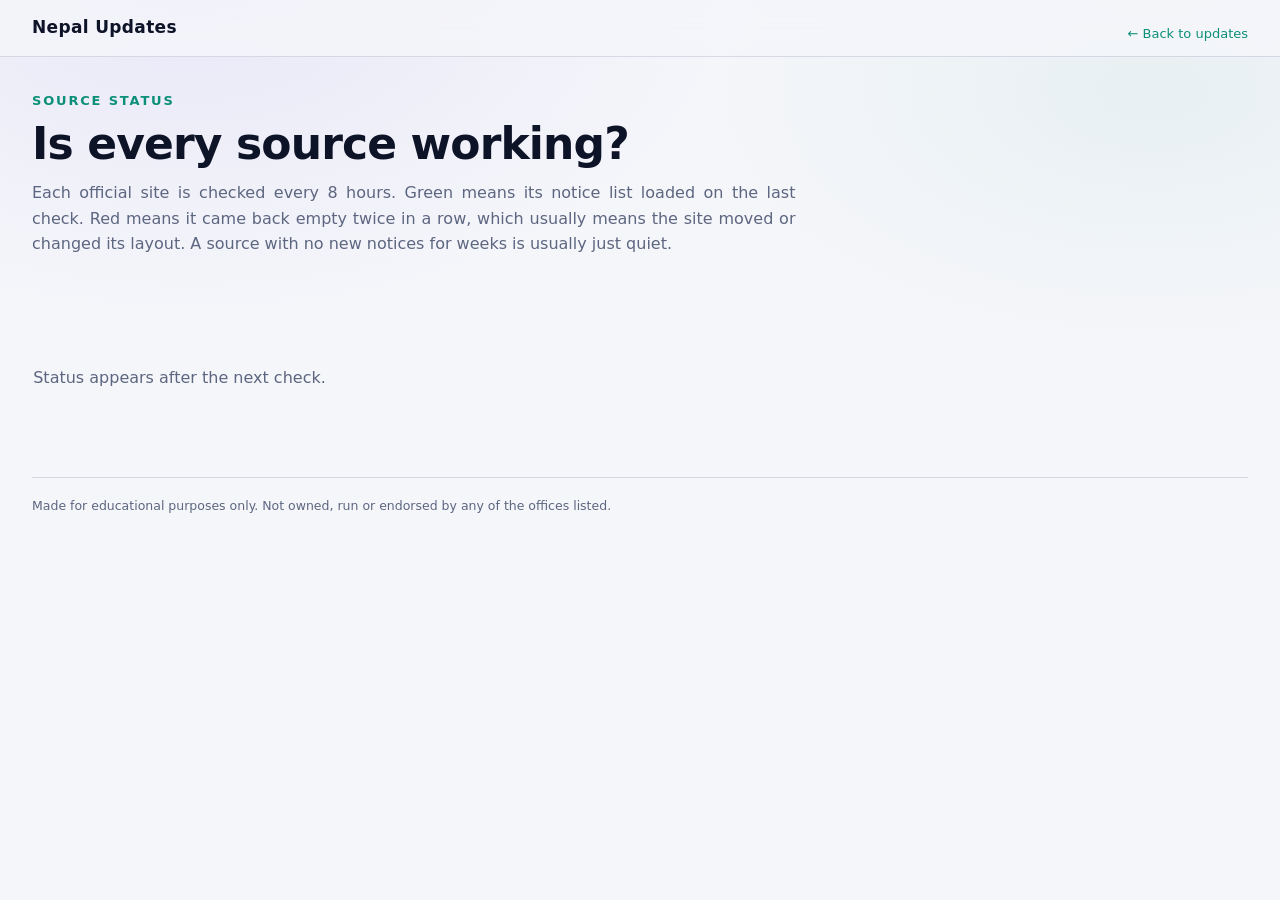
==== status.html @ baa7fe6b "Desktop layout, Ask AI and source status page" ====
<!doctype html>
<html lang="en">
<head>
<meta charset="utf-8">
<meta name="viewport" content="width=device-width, initial-scale=1">
<meta http-equiv="Content-Security-Policy" content="default-src 'self'; script-src 'self'; style-src 'self'; img-src 'self' data:; connect-src 'self'; base-uri 'none'; form-action 'none'; object-src 'none'">
<title>Source status · Nepal Updates</title>
<meta name="description" content="Which official Nepali sources are being checked, and when each one last gave a new notice.">
<meta name="referrer" content="no-referrer">
<link rel="icon" href="favicon.svg" type="image/svg+xml">
<link rel="stylesheet" href="style.css">
<script src="theme.js"></script>
</head>
<body>
<div class="bg" aria-hidden="true"></div>
<header class="top">
  <div class="wrap bar">
    <a class="brand" href="./">Nepal Updates</a>
    <a class="statuslink" href="./">← Back to updates</a>
  </div>
</header>

<main class="wrap">
  <section class="hero">
    <p class="label">Source status</p>
    <h1>Is every source working?</h1>
    <p class="lede">Each official site is checked every 8 hours. Green means its notice list loaded on the last check. Red means it came back empty twice in a row, which usually means the site moved or changed its layout. A source with no new notices for weeks is usually just quiet.</p>
    <p class="meta" id="sum" aria-live="polite"></p>
  </section>
  <section class="health" id="health" aria-live="polite"><div class="sk"></div></section>
  <footer class="foot"><p>Made for educational purposes only. Not owned, run or endorsed by any of the offices listed.</p></footer>
</main>
<script src="status.js" defer></script>
</body>
</html>
---- style.css ----
*, *::before, *::after { box-sizing: border-box; margin: 0; padding: 0; }

:root {
  --bg: #07040f;
  --card: rgba(255,255,255,0.04);
  --card-2: rgba(255,255,255,0.07);
  --line: rgba(100,255,218,0.12);
  --accent: #64ffda;
  --accent-2: #7b61ff;
  --gold: #f4b942;
  --text: #ccd6f6;
  --dim: #8892b0;
  --white: #e6f1ff;
  --tax: #64ffda;
  --law: #7b61ff;
  --company: #f4b942;
  --bank: #ff8fa3;
  --audit: #5ec2ff;
  --case: #b6a3ff;
  --bar: rgba(7,4,15,.7);
  --track: #2a2540;
  --chip: rgba(255,255,255,.05);
  --on-accent: #07040f;
  --glow-1: rgba(123,97,255,.16);
  --glow-2: rgba(100,255,218,.09);
  --font: system-ui, -apple-system, "Segoe UI", Roboto, "Noto Sans Devanagari", "Nirmala UI", sans-serif;
  color-scheme: dark;
}
/* Light theme: chosen in the switch, or "Auto" on a device set to light. */
:root[data-theme="light"] {
  --bg: #f5f6fa;
  --card: #ffffff;
  --card-2: #f0f2f8;
  --line: rgba(20,30,70,.13);
  --accent: #0b8f78;
  --accent-2: #5b3fe0;
  --gold: #b7791f;
  --text: #2b3245;
  --dim: #5d6680;
  --white: #0e1428;
  --tax: #0b8f78;
  --law: #5b3fe0;
  --company: #a8690f;
  --bank: #c93a5f;
  --audit: #1b72b5;
  --case: #6d4fe0;
  --bar: rgba(245,246,250,.82);
  --track: #c9cdd9;
  --chip: rgba(20,30,70,.06);
  --on-accent: #ffffff;
  --glow-1: rgba(91,63,224,.08);
  --glow-2: rgba(11,143,120,.06);
  color-scheme: light;
}
@media (prefers-color-scheme: light) {
  :root:not([data-theme]) {
    --bg: #f5f6fa; --card: #ffffff; --card-2: #f0f2f8; --line: rgba(20,30,70,.13);
    --accent: #0b8f78; --accent-2: #5b3fe0; --gold: #b7791f; --text: #2b3245; --dim: #5d6680; --white: #0e1428;
    --tax: #0b8f78; --law: #5b3fe0; --company: #a8690f; --bank: #c93a5f; --audit: #1b72b5; --case: #6d4fe0;
    --bar: rgba(245,246,250,.82); --track: #c9cdd9; --chip: rgba(20,30,70,.06); --on-accent: #ffffff;
    --glow-1: rgba(91,63,224,.08); --glow-2: rgba(11,143,120,.06);
    color-scheme: light;
  }
}

html { scroll-behavior: smooth; }
body {
  background: var(--bg);
  color: var(--text);
  font: 16px/1.6 var(--font);
  min-height: 100vh;
  -webkit-font-smoothing: antialiased;
}
.bg {
  position: fixed; inset: 0; z-index: -1;
  background:
    radial-gradient(60% 50% at 15% 0%, var(--glow-1), transparent 70%),
    radial-gradient(50% 40% at 90% 10%, var(--glow-2), transparent 70%),
    var(--bg);
}
.wrap { width: min(860px, 100% - 32px); margin-inline: auto; }
a { color: inherit; }
.sr { position: absolute; width: 1px; height: 1px; overflow: hidden; clip: rect(0 0 0 0); white-space: nowrap; }

.top { position: sticky; top: 0; z-index: 5; backdrop-filter: blur(14px); background: var(--bar); border-bottom: 1px solid var(--line); }
.bar { display: flex; justify-content: space-between; align-items: center; height: 56px; }
.brand { font-weight: 800; font-size: 17px; text-decoration: none; color: var(--white); letter-spacing: .02em; }
.brand span { color: var(--accent); }

.hero { padding: 48px 0 20px; }
.label { color: var(--accent); font-size: 13px; letter-spacing: .14em; text-transform: uppercase; font-weight: 600; }
h1 { color: var(--white); font-size: clamp(34px, 6vw, 52px); line-height: 1.1; margin: 8px 0 12px; letter-spacing: -.02em; }
.lede { color: var(--dim); max-width: 62ch; }
.meta { margin-top: 12px; font-size: 13px; color: var(--dim); min-height: 20px; }
.warn { color: var(--gold); }

.controls { position: sticky; top: 56px; z-index: 4; padding: 12px 0 6px; background: linear-gradient(var(--bg) 82%, transparent); }
.row { display: flex; gap: 10px; align-items: center; }
.search { flex: 1; }
input[type=search] {
  width: 100%; padding: 11px 14px; border-radius: 12px; border: 1px solid var(--line);
  background: var(--card); color: var(--white); font: inherit; font-size: 15px; outline: none;
  transition: border-color .2s, background .2s;
}
input[type=search]::placeholder { color: var(--dim); }
input[type=search]:focus { border-color: var(--accent); background: var(--card-2); }

.sw {
  display: inline-flex; align-items: center; gap: 8px; flex: none;
  background: none; border: 0; color: var(--dim); font: inherit; font-size: 13px; font-weight: 600; cursor: pointer; padding: 6px 2px;
}
.sw i { position: relative; width: 34px; height: 19px; border-radius: 10px; background: var(--track); transition: background .25s; }
.sw i::after { content: ""; position: absolute; left: 2px; top: 2px; width: 15px; height: 15px; border-radius: 50%; background: #cfd2d8; transition: transform .25s; }
.seg { display: inline-flex; flex: none; padding: 3px; border-radius: 10px; border: 1px solid var(--line); background: var(--card); }
.seg button {
  background: none; border: 0; border-radius: 7px; padding: 5px 10px; cursor: pointer;
  color: var(--dim); font: inherit; font-size: 13px; font-weight: 600; transition: background .2s, color .2s;
}
.seg button.on { background: var(--accent-2); color: #fff; }
.seg button:focus-visible { outline: 2px solid var(--accent); outline-offset: 1px; }
.orig { margin: -2px 0 8px; font-size: 13px; line-height: 1.45; color: var(--dim); }
.sw.on { color: var(--white); }
.sw.on i { background: var(--accent-2); }
.sw.on i::after { transform: translateX(15px); background: #fff; }

.tabs, .chips { display: flex; gap: 6px; overflow-x: auto; scrollbar-width: none; padding: 10px 0 2px; }
.tabs::-webkit-scrollbar, .chips::-webkit-scrollbar { display: none; }
.tab, .chip {
  flex: none; border: 1px solid var(--line); background: var(--card); color: var(--dim); font: inherit; cursor: pointer;
  border-radius: 999px; transition: color .2s, border-color .2s, background .2s;
}
.tab { padding: 6px 14px; font-size: 14px; font-weight: 600; }
.tab small { opacity: .6; margin-left: 5px; font-weight: 500; }
.chip { padding: 3px 11px; font-size: 12px; }
.tab:hover, .chip:hover { color: var(--white); border-color: color-mix(in srgb, var(--accent) 45%, transparent); }
.tab.on { color: var(--on-accent); background: var(--c, var(--accent)); border-color: transparent; }
.chip.on { color: var(--white); background: color-mix(in srgb, var(--accent-2) 28%, transparent); border-color: var(--accent-2); }

.day { margin: 26px 0 4px; font-size: 12px; letter-spacing: .12em; text-transform: uppercase; color: var(--dim); font-weight: 600; }
.card {
  --c: var(--accent);
  position: relative; margin: 10px 0; padding: 16px 18px 14px 20px; border-radius: 16px;
  background: var(--card); border: 1px solid var(--line); overflow: hidden;
  transition: background .2s, border-color .2s, transform .2s;
}
.card::before { content: ""; position: absolute; left: 0; top: 14px; bottom: 14px; width: 3px; border-radius: 0 3px 3px 0; background: var(--c); }
.card:hover { background: var(--card-2); border-color: color-mix(in srgb, var(--c) 40%, transparent); }
.head { display: flex; flex-wrap: wrap; align-items: center; gap: 8px; font-size: 12px; color: var(--dim); }
.head b { color: var(--c); font-weight: 700; letter-spacing: .04em; }
.badge { padding: 1px 7px; border-radius: 6px; font-size: 10px; font-weight: 800; letter-spacing: .08em; }
.key { background: var(--gold); color: #1a1200; }
.new { background: var(--accent); color: #04221b; }
.title { display: block; margin: 6px 0 6px; font-size: 17px; line-height: 1.4; font-weight: 650; color: var(--white); text-decoration: none; }
.title:hover { color: var(--accent); }
.sum { font-size: 14.5px; color: var(--text); }
.acts { margin-top: 6px; font-size: 13px; color: var(--dim); }
.why {
  margin-top: 10px; padding: 8px 12px; border-radius: 10px; font-size: 13.5px; font-weight: 500;
  background: color-mix(in srgb, var(--c) 11%, transparent); color: color-mix(in srgb, var(--c) 55%, var(--white));
}
.why b { font-weight: 700; }
.foot-row { display: flex; flex-wrap: wrap; align-items: center; gap: 6px; margin-top: 12px; }
.t { font-size: 12px; color: var(--dim); padding: 1px 8px; border-radius: 999px; background: var(--chip); cursor: pointer; border: 0; font-family: inherit; }
.t:hover { color: var(--white); }
.btns { margin-left: auto; display: flex; gap: 8px; }
.btn {
  font-size: 13px; font-weight: 600; text-decoration: none; padding: 5px 12px; border-radius: 9px;
  border: 1px solid var(--line); color: var(--white); transition: border-color .2s, color .2s;
}
.btn:hover { border-color: var(--c); color: var(--c); }
mark { background: rgba(244,185,66,.3); color: inherit; border-radius: 3px; padding: 0 1px; }

.empty { margin: 50px 0; text-align: center; color: var(--dim); }
.empty b { display: block; color: var(--white); font-size: 18px; margin-bottom: 6px; }
.sk { height: 120px; margin: 10px 0; border-radius: 16px; background: linear-gradient(100deg, var(--card) 30%, var(--card-2) 50%, var(--card) 70%); background-size: 300% 100%; animation: sh 1.4s linear infinite; }
@keyframes sh { to { background-position: -300% 0; } }

.morewrap { display: flex; justify-content: center; margin: 22px 0 8px; }
#more { padding: 10px 24px; border-radius: 12px; border: 1px solid var(--line); background: var(--card); color: var(--white); font: inherit; font-weight: 600; cursor: pointer; }
#more:hover { border-color: var(--accent); }
.foot { margin: 36px auto 60px; font-size: 12.5px; color: var(--dim); max-width: 70ch; border-top: 1px solid var(--line); padding-top: 18px; }
.foot p + p { margin-top: 8px; }
.foot b { color: var(--text); }
/* Paragraphs read as justified blocks; titles and controls stay left-aligned. */
.lede, .sum, .why, .orig, .ans, .foot p { text-align: justify; text-justify: inter-word; hyphens: auto; }
.noscript { padding: 40px 0; color: var(--gold); }

:focus-visible { outline: 2px solid var(--accent); outline-offset: 2px; }

/* ---- Ask AI ---- */
.bar-r { display: flex; align-items: center; gap: 10px; }
.aibtn {
  position: relative; display: inline-flex; align-items: center; gap: 6px; padding: 7px 13px; border-radius: 10px; cursor: pointer;
  border: 1px solid var(--line); background: var(--card); color: var(--white); font: inherit; font-size: 13px; font-weight: 650;
}
.aibtn:hover { border-color: var(--accent-2); }
.dot { width: 7px; height: 7px; border-radius: 50%; background: var(--accent); }
.btn { background: none; font-family: inherit; cursor: pointer; }
.btn.primary { background: var(--accent-2); border-color: transparent; color: #fff; }
.btn.primary:hover { color: #fff; filter: brightness(1.1); }
.btn:disabled { opacity: .55; cursor: wait; }
.askall { margin: 4px 0 6px; border: 1px solid var(--line); border-radius: 14px; background: var(--card); padding: 10px 14px; }
.askall summary { cursor: pointer; font-size: 14px; font-weight: 650; color: var(--white); }
.askall[open] summary { margin-bottom: 10px; }
.askrow { display: flex; gap: 8px; }
.askrow input {
  flex: 1; min-width: 0; padding: 9px 12px; border-radius: 10px; border: 1px solid var(--line);
  background: var(--card-2); color: var(--white); font: inherit; font-size: 14px; outline: none;
}
.askrow input:focus { border-color: var(--accent); }
.askbox { margin-top: 12px; padding-top: 12px; border-top: 1px dashed var(--line); }
.ans { margin-top: 10px; font-size: 14.5px; color: var(--text); white-space: pre-wrap; }
.ans.wait { color: var(--dim); font-style: italic; }
.ans.err { color: var(--bank); }
dialog { margin: auto; border: 1px solid var(--line); border-radius: 16px; background: var(--bg); color: var(--text); padding: 0; width: min(460px, 100% - 32px); }
dialog::backdrop { background: rgba(0,0,0,.55); backdrop-filter: blur(3px); }
.dlg { display: flex; flex-direction: column; gap: 12px; padding: 20px; }
.dlg h2 { font-size: 18px; color: var(--white); }
.dlg label { display: flex; flex-direction: column; gap: 5px; font-size: 13px; font-weight: 600; color: var(--white); }
.dlg label small { font-weight: 400; color: var(--dim); }
.dlg input[type=password], .dlg input[type=text], .dlg select {
  padding: 9px 11px; border-radius: 9px; border: 1px solid var(--line); background: var(--card-2); color: var(--white); font: inherit; font-size: 14px;
}
.dlg .chk { flex-direction: row; align-items: center; gap: 8px; font-weight: 500; }
.dlg-note { font-size: 12.5px; color: var(--dim); }
.dlg-btns { display: flex; gap: 8px; justify-content: flex-end; flex-wrap: wrap; }
.statuslink { display: inline-block; margin-top: 12px; font-size: 13px; color: var(--accent); text-decoration: none; }
.statuslink:hover { text-decoration: underline; }

/* ---- Source status page ---- */
a.brand { text-decoration: none; }
.health { display: grid; grid-template-columns: repeat(auto-fill, minmax(260px, 1fr)); gap: 12px; margin-top: 8px; }
.hrow { padding: 14px 16px; border-radius: 14px; border: 1px solid var(--line); background: var(--card); border-left: 4px solid var(--tax); }
.hrow.warn { border-left-color: var(--gold); }
.hrow.bad { border-left-color: var(--bank); }
.htop { display: flex; justify-content: space-between; align-items: center; gap: 8px; color: var(--white); }
.hbadge { font-size: 11px; font-weight: 800; letter-spacing: .06em; text-transform: uppercase; padding: 2px 8px; border-radius: 6px; background: color-mix(in srgb, var(--tax) 18%, transparent); color: var(--tax); }
.hbadge.warn { background: color-mix(in srgb, var(--gold) 18%, transparent); color: var(--gold); }
.hbadge.bad { background: color-mix(in srgb, var(--bank) 18%, transparent); color: var(--bank); }
.hnote { margin-top: 6px; font-size: 13px; color: var(--text); }
.hgrid { display: grid; grid-template-columns: 1fr 1fr; gap: 8px 12px; margin-top: 10px; }
.hgrid dt { font-size: 11.5px; color: var(--dim); }
.hgrid dd { font-size: 14px; color: var(--white); font-weight: 600; }

/* ---- Wide screens: sticky filter sidebar on the left, feed at a comfortable reading width on the right ---- */
@media (min-width: 1100px) {
  .wrap { width: min(1240px, 100% - 64px); }
  .hero { padding: 34px 0 18px; }
  .hero h1 { font-size: 44px; }
  .lede { max-width: 75ch; }
  .layout { display: grid; grid-template-columns: 300px minmax(0, 1fr); gap: 40px; align-items: start; }
  .controls {
    position: sticky; top: 72px; padding: 16px; border: 1px solid var(--line); border-radius: 16px; background: var(--card);
    max-height: calc(100vh - 88px); overflow-y: auto; scrollbar-width: thin;
  }
  .controls .row { flex-wrap: wrap; }
  .controls .search { flex-basis: 100%; }
  .tabs { flex-direction: column; overflow: visible; gap: 4px; padding-top: 14px; }
  .tab { display: flex; justify-content: space-between; text-align: left; border-radius: 10px; }
  .chips { flex-wrap: wrap; overflow: visible; padding-top: 12px; }
  .feed { max-width: 860px; }
  .day:first-of-type { margin-top: 10px; }
  .card { padding: 20px 24px 16px 26px; }
  .title { font-size: 18.5px; }
  .orig { font-size: 13.5px; }
  .sum { font-size: 15.5px; line-height: 1.75; }
  .why { font-size: 14px; }
  .foot { max-width: none; }
}

@media (max-width: 560px) {
  .row { flex-wrap: wrap; }
  .search { flex-basis: 100%; }
  .btns { margin-left: 0; width: 100%; }
}
@media (prefers-reduced-motion: reduce) {
  *, *::before, *::after { animation: none !important; transition: none !important; }
  html { scroll-behavior: auto; }
}
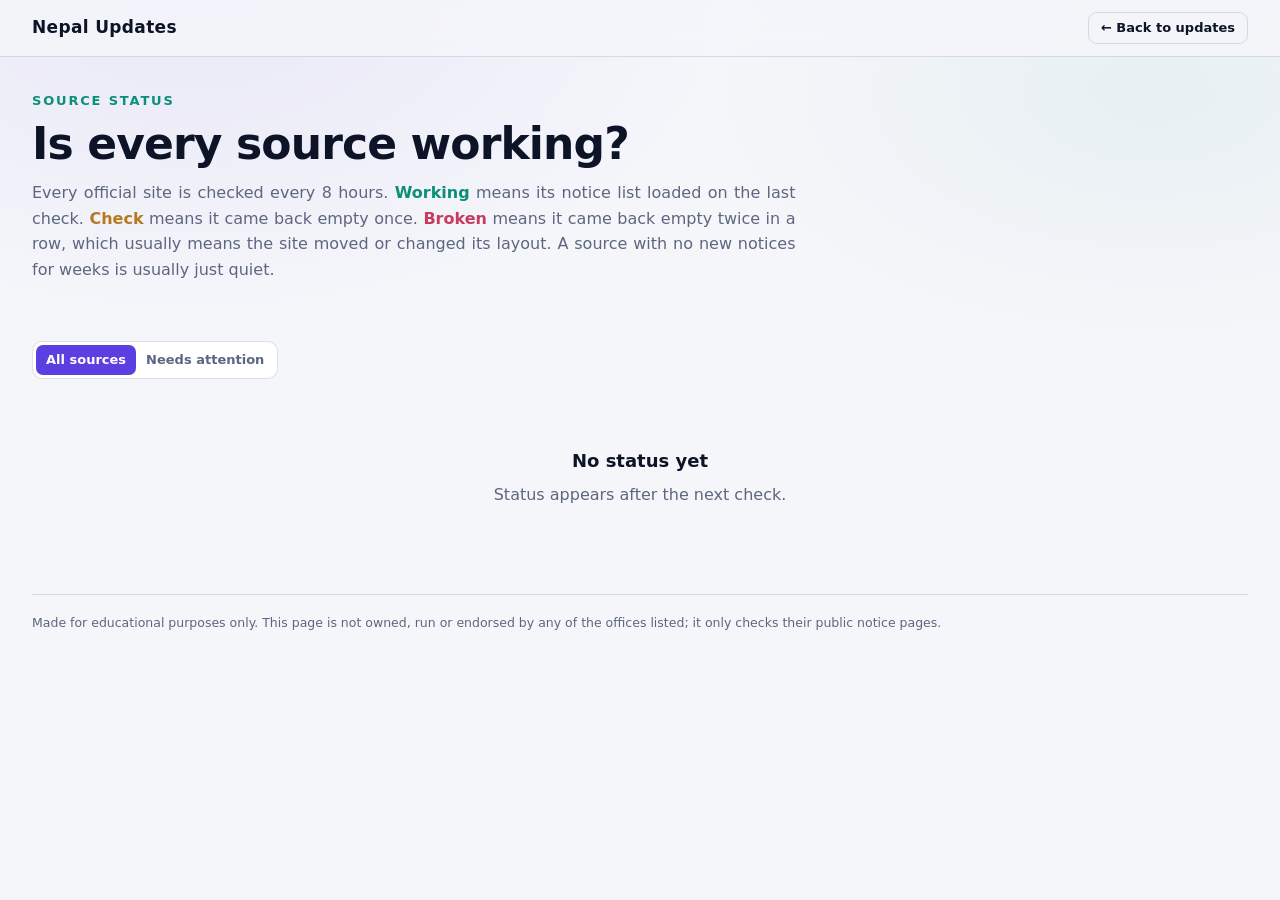
==== commit 49a3ffac: "Better source status page" ====
--- a/status.html
+++ b/status.html
@@ -16,19 +16,32 @@
 <header class="top">
   <div class="wrap bar">
     <a class="brand" href="./">Nepal Updates</a>
-    <a class="statuslink" href="./">← Back to updates</a>
+    <a class="btn" href="./">← Back to updates</a>
   </div>
 </header>
 
 <main class="wrap">
   <section class="hero">
-    <p class="label">Source status</p>
-    <h1>Is every source working?</h1>
-    <p class="lede">Each official site is checked every 8 hours. Green means its notice list loaded on the last check. Red means it came back empty twice in a row, which usually means the site moved or changed its layout. A source with no new notices for weeks is usually just quiet.</p>
-    <p class="meta" id="sum" aria-live="polite"></p>
+    <div class="hero-text">
+      <p class="label">Source status</p>
+      <h1>Is every source working?</h1>
+      <p class="lede">Every official site is checked every 8 hours. <b class="ok-t">Working</b> means its notice list loaded on the last check. <b class="warn-t">Check</b> means it came back empty once. <b class="bad-t">Broken</b> means it came back empty twice in a row, which usually means the site moved or changed its layout. A source with no new notices for weeks is usually just quiet.</p>
+      <p class="meta" id="sum" aria-live="polite"></p>
+    </div>
+    <div class="stats" id="stats" hidden>
+      <span class="stat"><b id="stOk">–</b><small>Working</small></span>
+      <span class="stat"><b id="stWarn">–</b><small>Need a look</small></span>
+      <span class="stat"><b id="stBad">–</b><small>Broken</small></span>
+      <span class="stat"><b id="stChk">–</b><small>Last update</small></span>
+    </div>
   </section>
-  <section class="health" id="health" aria-live="polite"><div class="sk"></div></section>
-  <footer class="foot"><p>Made for educational purposes only. Not owned, run or endorsed by any of the offices listed.</p></footer>
+
+  <div class="seg hfilter" id="hfilter" role="group" aria-label="Show" hidden>
+    <button type="button" data-f="all" class="on" aria-pressed="true">All sources</button><button type="button" data-f="bad" aria-pressed="false">Needs attention</button>
+  </div>
+  <section class="health" id="health" aria-live="polite"><div class="sk"></div><div class="sk"></div><div class="sk"></div></section>
+
+  <footer class="foot"><p>Made for educational purposes only. This page is not owned, run or endorsed by any of the offices listed; it only checks their public notice pages.</p></footer>
 </main>
 <script src="status.js" defer></script>
 </body>
--- a/style.css
+++ b/style.css
@@ -18,6 +18,7 @@
   --audit: #5ec2ff;
   --case: #b6a3ff;
   --bar: rgba(7,4,15,.7);
+  --surface: #15111f;
   --track: #2a2540;
   --chip: rgba(255,255,255,.05);
   --on-accent: #07040f;
@@ -45,6 +46,7 @@
   --audit: #1b72b5;
   --case: #6d4fe0;
   --bar: rgba(245,246,250,.82);
+  --surface: #ffffff;
   --track: #c9cdd9;
   --chip: rgba(20,30,70,.06);
   --on-accent: #ffffff;
@@ -57,7 +59,7 @@
     --bg: #f5f6fa; --card: #ffffff; --card-2: #f0f2f8; --line: rgba(20,30,70,.13);
     --accent: #0b8f78; --accent-2: #5b3fe0; --gold: #b7791f; --text: #2b3245; --dim: #5d6680; --white: #0e1428;
     --tax: #0b8f78; --law: #5b3fe0; --company: #a8690f; --bank: #c93a5f; --audit: #1b72b5; --case: #6d4fe0;
-    --bar: rgba(245,246,250,.82); --track: #c9cdd9; --chip: rgba(20,30,70,.06); --on-accent: #ffffff;
+    --bar: rgba(245,246,250,.82); --surface: #ffffff; --track: #c9cdd9; --chip: rgba(20,30,70,.06); --on-accent: #ffffff;
     --glow-1: rgba(91,63,224,.08); --glow-2: rgba(11,143,120,.06);
     color-scheme: light;
   }
@@ -218,6 +220,8 @@
 .dlg h2 { font-size: 18px; color: var(--white); }
 .dlg label { display: flex; flex-direction: column; gap: 5px; font-size: 13px; font-weight: 600; color: var(--white); }
 .dlg label small { font-weight: 400; color: var(--dim); }
+/* native dropdown list: solid colours per theme (dark mode otherwise shows light text on a white list) */
+.dlg select option { background: var(--surface); color: var(--white); }
 .dlg input[type=password], .dlg input[type=text], .dlg select {
   padding: 9px 11px; border-radius: 9px; border: 1px solid var(--line); background: var(--card-2); color: var(--white); font: inherit; font-size: 14px;
 }
@@ -227,25 +231,53 @@
 .statuslink { display: inline-block; margin-top: 12px; font-size: 13px; color: var(--accent); text-decoration: none; }
 .statuslink:hover { text-decoration: underline; }
 
+/* ---- Hero numbers (fills the right side on wide screens) ---- */
+.stats {
+  display: grid; grid-template-columns: 1fr 1fr; gap: 1px; margin-top: 18px; border-radius: 16px; overflow: hidden;
+  border: 1px solid var(--line); background: var(--line); text-decoration: none; color: inherit;
+}
+.stats[hidden] { display: none; }
+.stat { display: flex; flex-direction: column; gap: 2px; padding: 14px 16px; background: var(--surface); }
+.stat b { font-size: 26px; line-height: 1.1; color: var(--white); font-weight: 750; }
+.stat small { font-size: 12px; color: var(--dim); }
+.stats:hover .stat { background: color-mix(in srgb, var(--surface) 92%, var(--accent)); }
+
 /* ---- Source status page ---- */
 a.brand { text-decoration: none; }
-.health { display: grid; grid-template-columns: repeat(auto-fill, minmax(260px, 1fr)); gap: 12px; margin-top: 8px; }
-.hrow { padding: 14px 16px; border-radius: 14px; border: 1px solid var(--line); background: var(--card); border-left: 4px solid var(--tax); }
+.health { display: grid; grid-template-columns: repeat(auto-fill, minmax(270px, 1fr)); gap: 14px; margin-top: 4px; }
+.health .empty { grid-column: 1 / -1; }
+.health .sk { height: 170px; margin: 0; }
+.hrow {
+  --c: var(--accent); display: flex; flex-direction: column; padding: 16px 18px; border-radius: 14px;
+  border: 1px solid var(--line); background: var(--card); border-left: 4px solid var(--tax); transition: border-color .2s, background .2s;
+}
+.hrow:hover { background: var(--card-2); }
 .hrow.warn { border-left-color: var(--gold); }
 .hrow.bad { border-left-color: var(--bank); }
-.htop { display: flex; justify-content: space-between; align-items: center; gap: 8px; color: var(--white); }
+.htop { display: flex; justify-content: space-between; align-items: flex-start; gap: 10px; color: var(--white); }
+.hname { display: flex; flex-direction: column; gap: 3px; min-width: 0; }
+.hname b { line-height: 1.3; }
+.hcat { align-self: flex-start; font-size: 11px; font-weight: 700; letter-spacing: .05em; color: var(--c); }
+.hlink { margin-top: auto; padding-top: 12px; font-size: 13px; font-weight: 600; color: var(--accent); text-decoration: none; }
+.hlink:hover { text-decoration: underline; }
+.hfilter { margin: 4px 0 14px; }
+.ok-t { color: var(--tax); } .warn-t { color: var(--gold); } .bad-t { color: var(--bank); }
+.top .btn { font-size: 13px; }
 .hbadge { font-size: 11px; font-weight: 800; letter-spacing: .06em; text-transform: uppercase; padding: 2px 8px; border-radius: 6px; background: color-mix(in srgb, var(--tax) 18%, transparent); color: var(--tax); }
 .hbadge.warn { background: color-mix(in srgb, var(--gold) 18%, transparent); color: var(--gold); }
 .hbadge.bad { background: color-mix(in srgb, var(--bank) 18%, transparent); color: var(--bank); }
 .hnote { margin-top: 6px; font-size: 13px; color: var(--text); }
-.hgrid { display: grid; grid-template-columns: 1fr 1fr; gap: 8px 12px; margin-top: 10px; }
+.hgrid { display: grid; grid-template-columns: 1fr 1fr; gap: 10px 14px; margin-top: 12px; padding-top: 12px; border-top: 1px solid var(--line); }
 .hgrid dt { font-size: 11.5px; color: var(--dim); }
 .hgrid dd { font-size: 14px; color: var(--white); font-weight: 600; }
 
 /* ---- Wide screens: sticky filter sidebar on the left, feed at a comfortable reading width on the right ---- */
 @media (min-width: 1100px) {
   .wrap { width: min(1240px, 100% - 64px); }
-  .hero { padding: 34px 0 18px; }
+  .hero { padding: 34px 0 22px; display: grid; grid-template-columns: minmax(0, 1fr) 380px; gap: 40px; align-items: end; }
+  .stats { margin-top: 0; }
+  .stat { padding: 16px 20px; }
+  .stat b { font-size: 30px; }
   .hero h1 { font-size: 44px; }
   .lede { max-width: 75ch; }
   .layout { display: grid; grid-template-columns: 300px minmax(0, 1fr); gap: 40px; align-items: start; }
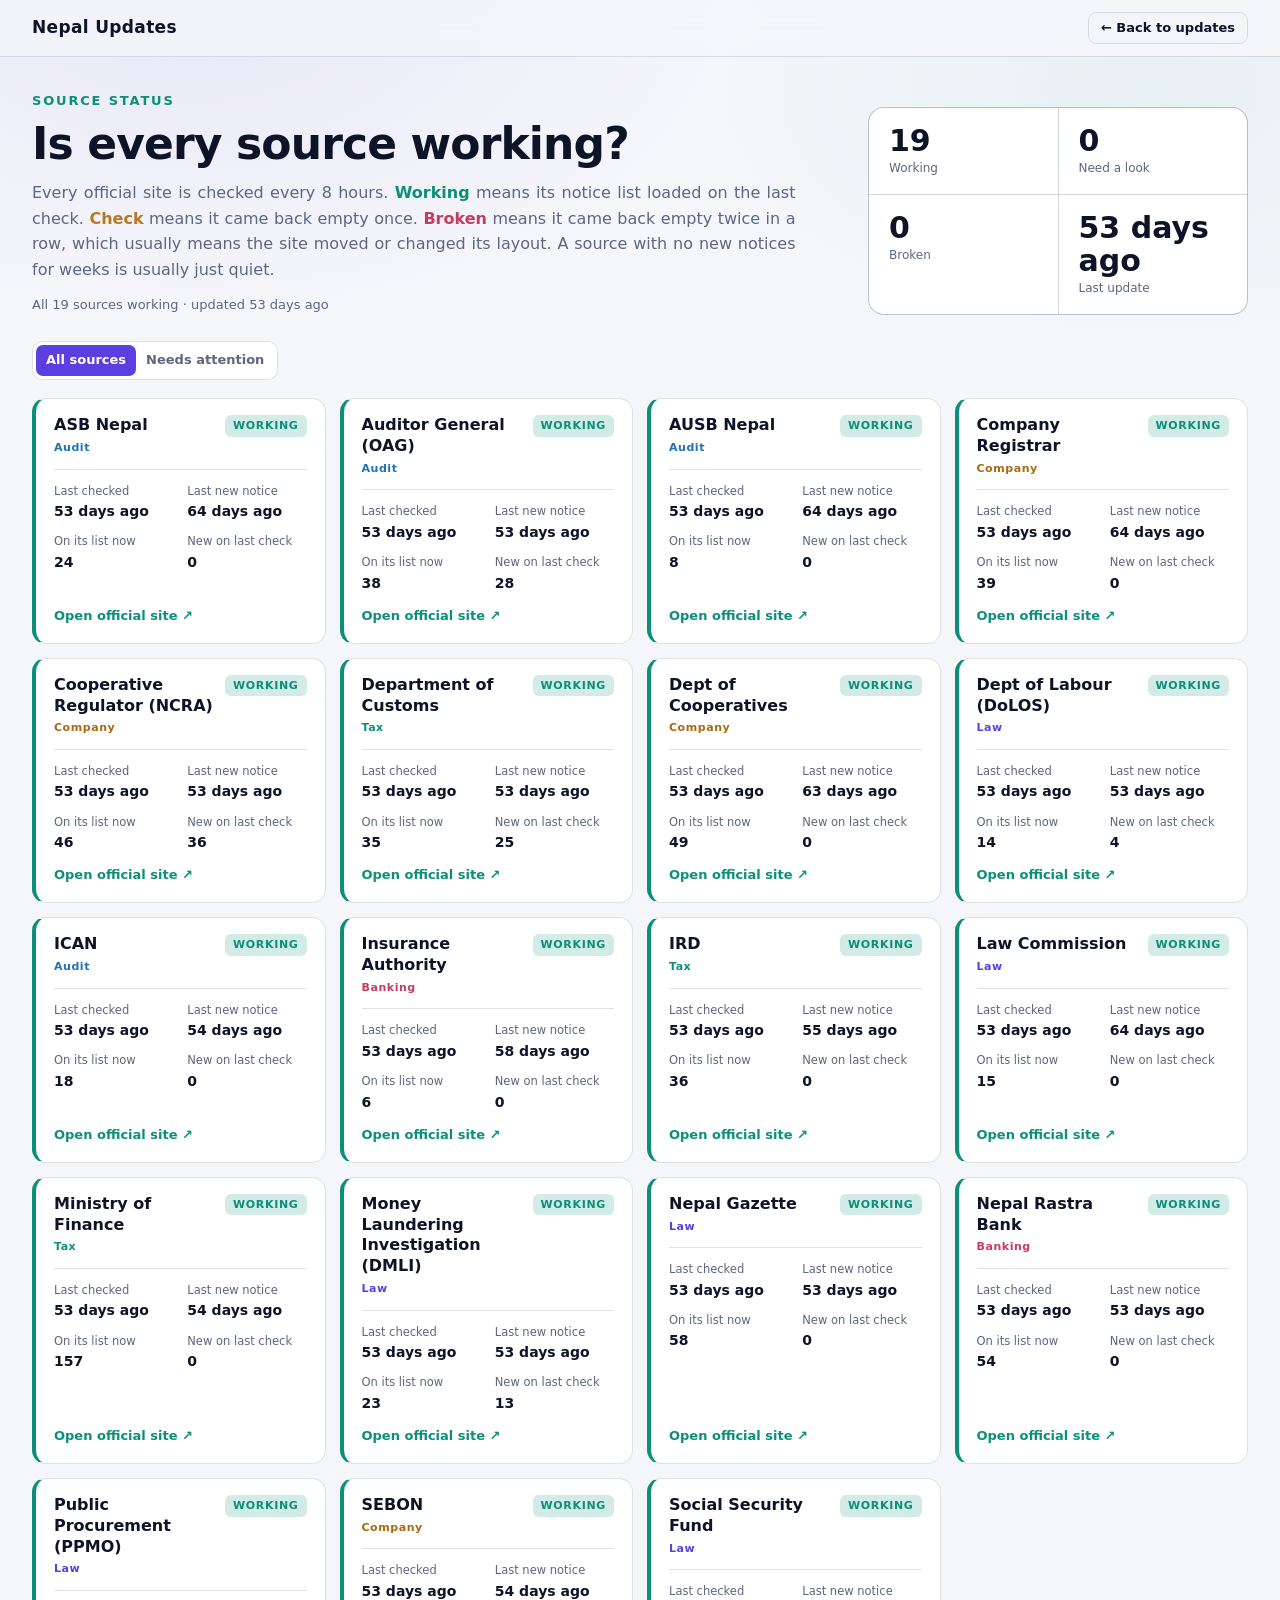
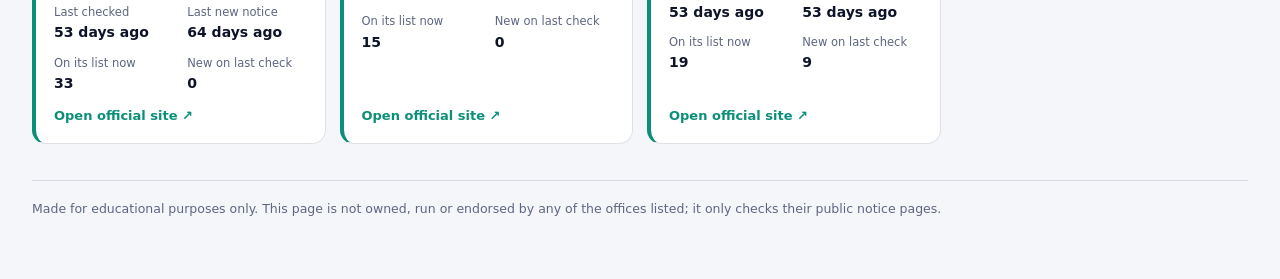
==== commit 3409f24d: "Add installable app support and phone layout fixes" ====
--- a/status.html
+++ b/status.html
@@ -2,12 +2,14 @@
 <html lang="en">
 <head>
 <meta charset="utf-8">
-<meta name="viewport" content="width=device-width, initial-scale=1">
+<meta name="viewport" content="width=device-width, initial-scale=1, viewport-fit=cover">
 <meta http-equiv="Content-Security-Policy" content="default-src 'self'; script-src 'self'; style-src 'self'; img-src 'self' data:; connect-src 'self'; base-uri 'none'; form-action 'none'; object-src 'none'">
 <title>Source status · Nepal Updates</title>
 <meta name="description" content="Which official Nepali sources are being checked, and when each one last gave a new notice.">
 <meta name="referrer" content="no-referrer">
 <link rel="icon" href="favicon.svg" type="image/svg+xml">
+<link rel="manifest" href="manifest.webmanifest">
+<link rel="apple-touch-icon" href="icons/apple-touch-icon.png">
 <link rel="stylesheet" href="style.css">
 <script src="theme.js"></script>
 </head>
@@ -44,5 +46,6 @@
   <footer class="foot"><p>Made for educational purposes only. This page is not owned, run or endorsed by any of the offices listed; it only checks their public notice pages.</p></footer>
 </main>
 <script src="status.js" defer></script>
+<script src="pwa.js" defer></script>
 </body>
 </html>
--- a/style.css
+++ b/style.css
@@ -290,7 +290,7 @@
   .tabs { flex-direction: column; overflow: visible; gap: 4px; padding-top: 14px; }
   .tab { display: flex; justify-content: space-between; text-align: left; border-radius: 10px; }
   .chips { flex-wrap: wrap; overflow: visible; padding-top: 12px; }
-  .feed { max-width: 860px; }
+  .feed { min-width: 0; }  /* fills its column: right edge lines up with the stats box and header */
   .day:first-of-type { margin-top: 10px; }
   .card { padding: 20px 24px 16px 26px; }
   .title { font-size: 18.5px; }
@@ -309,3 +309,25 @@
   *, *::before, *::after { animation: none !important; transition: none !important; }
   html { scroll-behavior: auto; }
 }
+
+/* installed-app / phone polish */
+.top { padding-top: env(safe-area-inset-top); }
+body { padding-bottom: env(safe-area-inset-bottom); overscroll-behavior-y: none; -webkit-tap-highlight-color: transparent; }
+.aibtn[hidden] { display: none; }
+@media (max-width: 899px) {
+  .controls { position: static; background: none; padding: 4px 0 6px; }
+  .lede, .sum, .why, .orig, .ans, .foot p { text-align: left; hyphens: manual; }
+  .lede { font-size: 15px; line-height: 1.6; }
+  .stats { grid-template-columns: repeat(4, 1fr); }
+  .stat { padding: 10px 8px; }
+  .stat b { font-size: 19px; }
+  .stat small { font-size: 10.5px; }
+}
+@media (max-width: 560px) {
+  .bar { gap: 8px; }
+  .bar-r { gap: 6px; }
+  .brand { font-size: 15px; }
+  .hero { padding: 24px 0 8px; }
+  .aibtn { padding: 8px 10px; }
+  button, .seg button, .tabs button { min-height: 38px; }
+}
